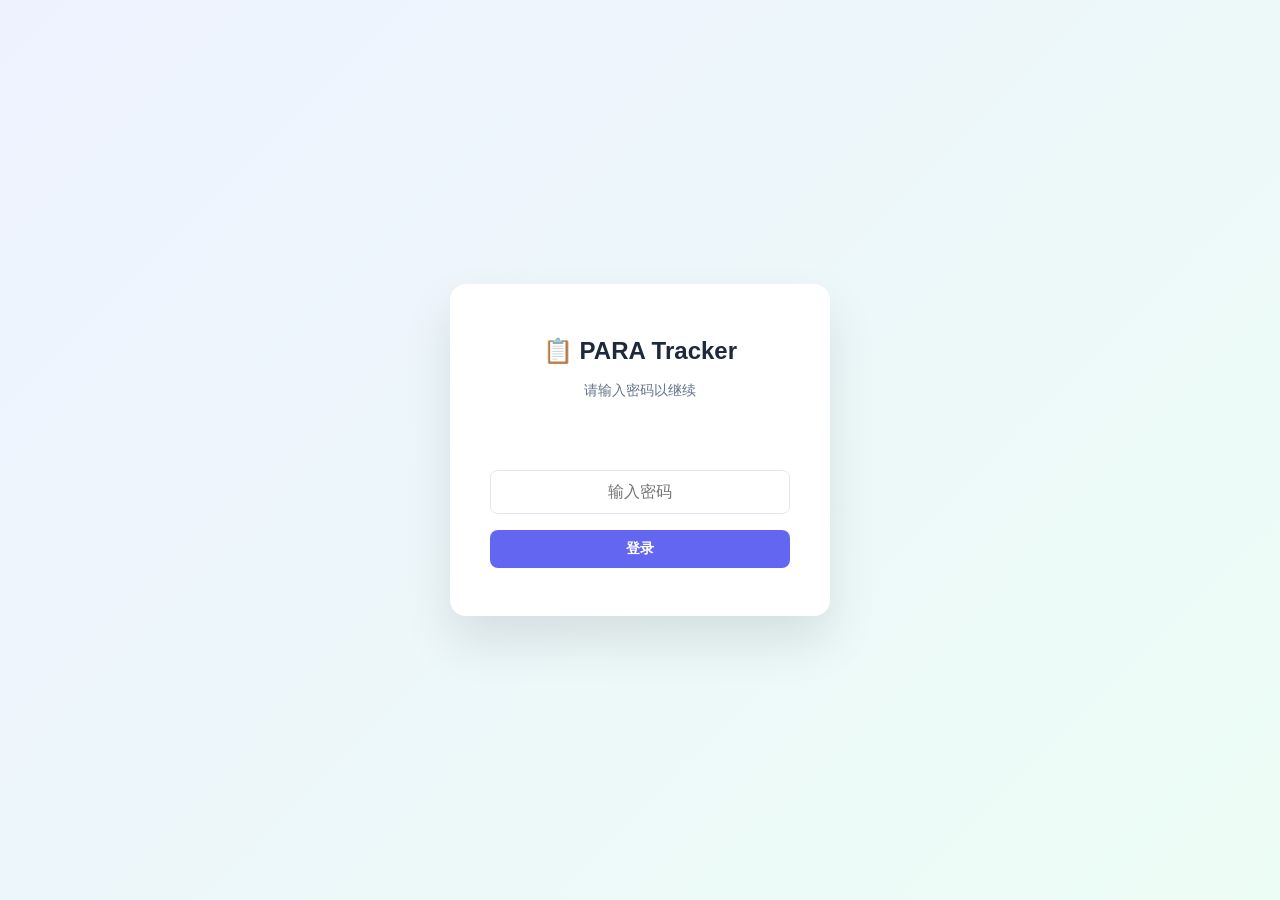
==== static/login.html @ 759a6d0f "add login auth, PostgreSQL support, backup script, and update deploy config - Add APP_PASSWORD-based" ====
<!DOCTYPE html>
<html lang="zh-CN">
<head>
    <meta charset="UTF-8">
    <meta name="viewport" content="width=device-width, initial-scale=1.0">
    <title>登录 - PARA Tracker</title>
    <link rel="stylesheet" href="/static/styles.css">
    <style>
        .login-page {
            display: flex;
            align-items: center;
            justify-content: center;
            min-height: 100vh;
            background: linear-gradient(135deg, #eef2ff, #ecfdf5);
        }
        .login-card {
            background: var(--card);
            border-radius: 16px;
            padding: 3rem 2.5rem;
            width: 380px;
            max-width: 90%;
            box-shadow: 0 25px 50px rgba(0,0,0,0.1);
            text-align: center;
        }
        .login-card h1 {
            font-size: 1.5rem;
            margin-bottom: 0.5rem;
        }
        .login-card p {
            color: var(--text-secondary);
            margin-bottom: 2rem;
            font-size: 0.9rem;
        }
        .login-card input {
            margin-bottom: 1rem;
            text-align: center;
            font-size: 1rem;
        }
        .login-card .error {
            color: #ef4444;
            font-size: 0.85rem;
            margin-bottom: 0.75rem;
            min-height: 1.5rem;
        }
    </style>
</head>
<body>
<div class="login-page">
    <div class="login-card">
        <h1>📋 PARA Tracker</h1>
        <p>请输入密码以继续</p>
        <div class="error" id="error"></div>
        <input type="password" id="password" placeholder="输入密码"
               @keydown.enter="handleLogin()">
        <button class="btn btn-primary" id="loginBtn" style="width:100%;" onclick="handleLogin()">
            登录
        </button>
    </div>
</div>
<script>
    async function handleLogin() {
        const pw = document.getElementById('password').value;
        const btn = document.getElementById('loginBtn');
        const err = document.getElementById('error');
        if (!pw.trim()) { err.textContent = '请输入密码'; return; }
        btn.disabled = true;
        btn.textContent = '登录中...';
        try {
            const resp = await fetch('/api/auth/login', {
                method: 'POST',
                headers: { 'Content-Type': 'application/json' },
                body: JSON.stringify({ password: pw }),
            });
            if (resp.ok) {
                window.location.href = '/';
            } else {
                const data = await resp.json();
                err.textContent = data.detail || '密码错误';
            }
        } catch (e) {
            err.textContent = '请求失败: ' + e.message;
        } finally {
            btn.disabled = false;
            btn.textContent = '登录';
        }
    }
    document.getElementById('password').addEventListener('keydown', function(e) {
        if (e.key === 'Enter') handleLogin();
    });
</script>
</body>
</html>
---- static/styles.css ----
/* PARA Tracker - 自定义样式 */
:root {
    --para-p: #6366f1;
    --para-a: #10b981;
    --para-r: #f59e0b;
    --para-arch: #6b7280;
    --bg: #f8fafc;
    --card: #ffffff;
    --border: #e2e8f0;
    --text: #1e293b;
    --text-secondary: #64748b;
}

* { margin: 0; padding: 0; box-sizing: border-box; }

body {
    font-family: -apple-system, BlinkMacSystemFont, "Segoe UI", Roboto, "Noto Sans SC", sans-serif;
    background: var(--bg);
    color: var(--text);
    line-height: 1.6;
}

/* Layout */
.app-header {
    background: var(--card);
    border-bottom: 1px solid var(--border);
    padding: 1rem 2rem;
    display: flex;
    justify-content: space-between;
    align-items: center;
    position: sticky;
    top: 0;
    z-index: 100;
}

.app-header h1 {
    font-size: 1.25rem;
    font-weight: 700;
    display: flex;
    align-items: center;
    gap: 0.5rem;
}

.app-header .status-dot {
    width: 8px; height: 8px;
    border-radius: 50%;
    display: inline-block;
}

.container {
    max-width: 1200px;
    margin: 0 auto;
    padding: 1.5rem 2rem;
}

/* Nav tabs */
.nav-tabs {
    display: flex;
    gap: 0.25rem;
    margin-bottom: 1.5rem;
    border-bottom: 1px solid var(--border);
}

.nav-tab {
    padding: 0.75rem 1.25rem;
    border: none;
    background: none;
    cursor: pointer;
    font-size: 0.9rem;
    color: var(--text-secondary);
    border-bottom: 2px solid transparent;
    transition: all 0.2s;
}

.nav-tab:hover { color: var(--text); }
.nav-tab.active {
    color: var(--para-p);
    border-bottom-color: var(--para-p);
    font-weight: 600;
}

/* Cards */
.card {
    background: var(--card);
    border-radius: 12px;
    border: 1px solid var(--border);
    padding: 1.25rem;
    margin-bottom: 1rem;
}

/* Task items */
.task-item {
    display: flex;
    align-items: flex-start;
    gap: 0.75rem;
    padding: 0.75rem 0;
    border-bottom: 1px solid var(--border);
}

.task-item:last-child { border-bottom: none; }

.task-checkbox {
    width: 20px; height: 20px;
    border-radius: 50%;
    border: 2px solid var(--para-p);
    cursor: pointer;
    flex-shrink: 0;
    margin-top: 2px;
    background: none;
    transition: all 0.2s;
}

.task-checkbox:hover {
    background: var(--para-p);
    opacity: 0.2;
}

.task-checkbox.done {
    background: var(--para-p);
    border-color: var(--para-p);
    position: relative;
}

.task-checkbox.done::after {
    content: "✓";
    color: white;
    font-size: 12px;
    display: flex;
    align-items: center;
    justify-content: center;
}

.task-content { flex: 1; }
.task-title { font-weight: 500; }
.task-title.done { text-decoration: line-through; color: var(--text-secondary); }
.task-meta { font-size: 0.8rem; color: var(--text-secondary); margin-top: 0.25rem; }

.task-priority {
    display: inline-block;
    padding: 0.1rem 0.4rem;
    border-radius: 4px;
    font-size: 0.75rem;
    font-weight: 600;
}
.priority-high { background: #fef2f2; color: #dc2626; }
.priority-medium { background: #fffbeb; color: #d97706; }
.priority-low { background: #f0fdf4; color: #16a34a; }

.tag {
    display: inline-block;
    padding: 0.15rem 0.5rem;
    border-radius: 999px;
    font-size: 0.75rem;
    font-weight: 500;
    margin-right: 0.25rem;
}

.tag-p { background: #eef2ff; color: #6366f1; }
.tag-a { background: #ecfdf5; color: #10b981; }
.tag-r { background: #fffbeb; color: #f59e0b; }
.tag-arch { background: #f3f4f6; color: #6b7280; }

/* Modal */
.modal-backdrop {
    position: fixed;
    inset: 0;
    background: rgba(0,0,0,0.4);
    z-index: 1000;
    display: flex;
    align-items: center;
    justify-content: center;
}

.modal {
    background: var(--card);
    border-radius: 16px;
    padding: 2rem;
    width: 90%;
    max-width: 560px;
    max-height: 80vh;
    overflow-y: auto;
    box-shadow: 0 25px 50px rgba(0,0,0,0.2);
}

.modal h2 { margin-bottom: 1rem; font-size: 1.1rem; }

/* Form elements */
textarea, input, select {
    width: 100%;
    padding: 0.75rem;
    border: 1px solid var(--border);
    border-radius: 8px;
    font-size: 0.9rem;
    font-family: inherit;
    resize: vertical;
    transition: border-color 0.2s;
}

textarea:focus, input:focus { outline: none; border-color: var(--para-p); }

.btn {
    padding: 0.6rem 1.25rem;
    border: none;
    border-radius: 8px;
    font-size: 0.9rem;
    font-weight: 600;
    cursor: pointer;
    transition: all 0.2s;
}

.btn-primary { background: var(--para-p); color: white; }
.btn-primary:hover { background: #4f46e5; }
.btn-secondary { background: #f1f5f9; color: var(--text); }
.btn-secondary:hover { background: #e2e8f0; }
.btn-sm { padding: 0.4rem 0.85rem; font-size: 0.8rem; }

/* Summary section */
.summary-section {
    background: linear-gradient(135deg, #eef2ff, #ecfdf5);
    border: 1px solid #c7d2fe;
    border-radius: 12px;
    padding: 1.5rem;
    margin-bottom: 1.5rem;
}

.summary-text { white-space: pre-wrap; line-height: 1.7; }

.suggestion-item {
    padding: 0.75rem;
    background: white;
    border-radius: 8px;
    margin-top: 0.5rem;
    border-left: 3px solid var(--para-p);
}

/* Tag selector */
.tag-selector {
    display: flex;
    flex-wrap: wrap;
    gap: 0.5rem;
    margin: 0.5rem 0;
}

.tag-option {
    padding: 0.3rem 0.75rem;
    border-radius: 999px;
    border: 1px solid var(--border);
    background: white;
    cursor: pointer;
    font-size: 0.8rem;
    transition: all 0.2s;
}

.tag-option.selected { background: var(--para-p); color: white; border-color: var(--para-p); }

/* Memo items */
.memo-item {
    padding: 1rem;
    border-bottom: 1px solid var(--border);
}

.memo-item:last-child { border-bottom: none; }
.memo-content { margin-bottom: 0.5rem; }
.memo-title { font-weight: 600; font-size: 0.95rem; margin-bottom: 0.25rem; color: var(--text); }
.memo-body { color: var(--text-secondary); font-size: 0.85rem; white-space: pre-wrap; line-height: 1.6; }
.memo-source {
    font-size: 0.75rem;
    padding: 0.15rem 0.4rem;
    border-radius: 4px;
    background: #f1f5f9;
    color: var(--text-secondary);
}

/* PARA tree */
.para-tree { padding: 0.5rem 0; }
.para-category {
    font-weight: 600;
    padding: 0.5rem 0;
    cursor: pointer;
    display: flex;
    align-items: center;
    gap: 0.5rem;
}

.para-children { padding-left: 1.5rem; }
.para-child {
    padding: 0.3rem 0.5rem;
    cursor: pointer;
    border-radius: 6px;
    font-size: 0.9rem;
}

.para-child:hover { background: #f1f5f9; }

/* Status bar */
.status-bar {
    display: flex;
    gap: 1rem;
    font-size: 0.8rem;
    color: var(--text-secondary);
}

.status-item {
    display: flex;
    align-items: center;
    gap: 0.35rem;
}

.empty-state {
    text-align: center;
    padding: 3rem 1rem;
    color: var(--text-secondary);
}

/* Utility */
.flex { display: flex; }
.gap-2 { gap: 0.5rem; }
.gap-3 { gap: 0.75rem; }
.items-center { align-items: center; }
.justify-between { justify-content: space-between; }
.mt-2 { margin-top: 0.5rem; }
.mt-4 { margin-top: 1rem; }
.mb-4 { margin-bottom: 1rem; }
.text-sm { font-size: 0.85rem; }
.text-secondary { color: var(--text-secondary); }
.font-bold { font-weight: 700; }
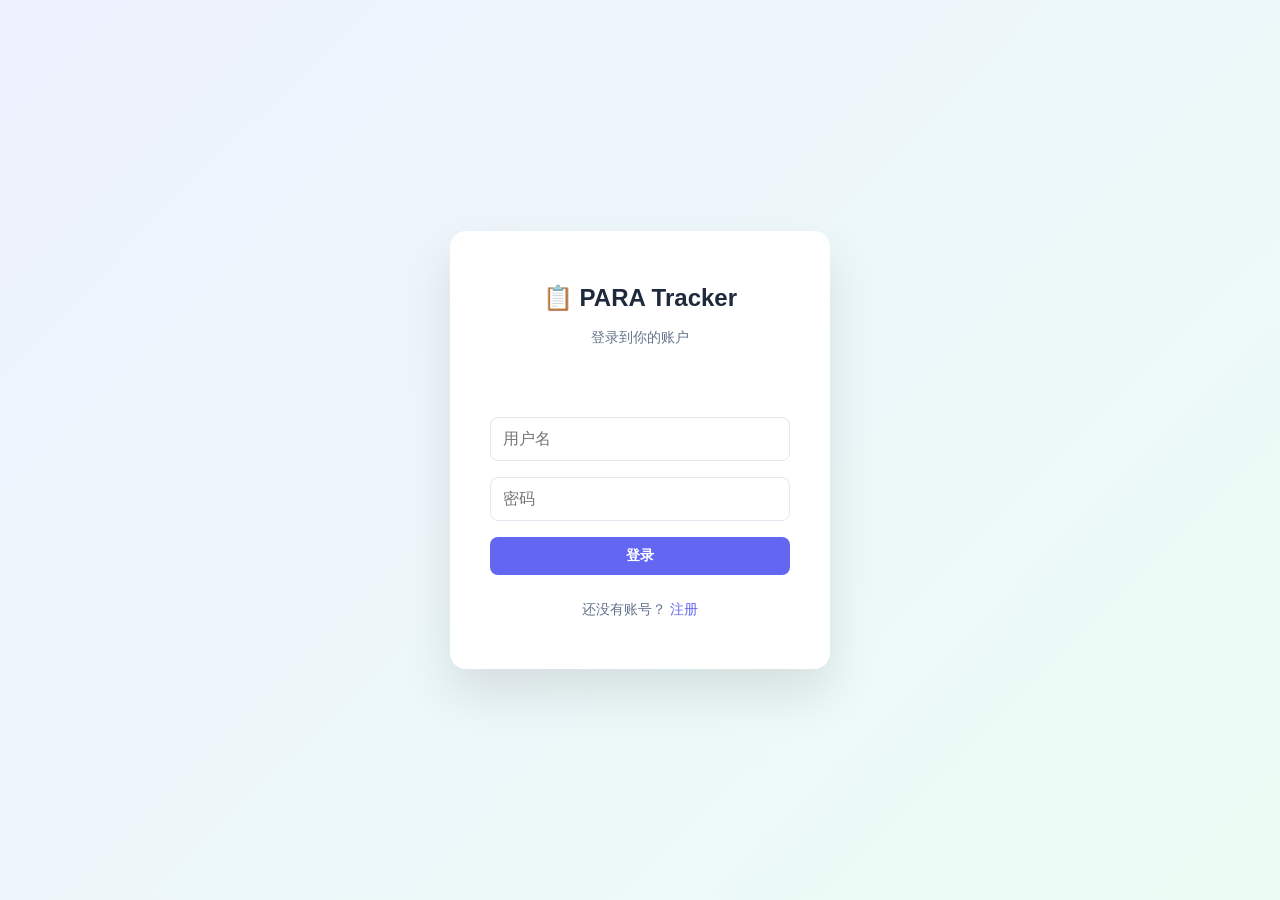
==== commit eaf0c4fe: "add multi-user support with registration, login, and data isolation - Add User model (id, username, " ====
--- a/static/login.html
+++ b/static/login.html
@@ -26,14 +26,13 @@
             font-size: 1.5rem;
             margin-bottom: 0.5rem;
         }
-        .login-card p {
+        .login-card .subtitle {
             color: var(--text-secondary);
             margin-bottom: 2rem;
             font-size: 0.9rem;
         }
         .login-card input {
             margin-bottom: 1rem;
-            text-align: center;
             font-size: 1rem;
         }
         .login-card .error {
@@ -42,50 +41,105 @@
             margin-bottom: 0.75rem;
             min-height: 1.5rem;
         }
+        .login-card .switch-link {
+            margin-top: 1.5rem;
+            font-size: 0.85rem;
+            color: var(--text-secondary);
+        }
+        .login-card .switch-link a {
+            color: var(--para-p);
+            cursor: pointer;
+            text-decoration: none;
+        }
+        .login-card .switch-link a:hover {
+            text-decoration: underline;
+        }
     </style>
 </head>
 <body>
 <div class="login-page">
     <div class="login-card">
         <h1>📋 PARA Tracker</h1>
-        <p>请输入密码以继续</p>
+        <p class="subtitle" id="subtitle">登录到你的账户</p>
         <div class="error" id="error"></div>
-        <input type="password" id="password" placeholder="输入密码"
-               @keydown.enter="handleLogin()">
-        <button class="btn btn-primary" id="loginBtn" style="width:100%;" onclick="handleLogin()">
+
+        <input type="text" id="username" placeholder="用户名" autocomplete="username">
+        <input type="password" id="password" placeholder="密码" autocomplete="current-password">
+
+        <button class="btn btn-primary" id="submitBtn" style="width:100%;" onclick="handleSubmit()">
             登录
         </button>
+
+        <div class="switch-link">
+            <span id="switchText">还没有账号？</span>
+            <a id="switchLink" onclick="toggleMode()">注册</a>
+        </div>
     </div>
 </div>
 <script>
-    async function handleLogin() {
-        const pw = document.getElementById('password').value;
-        const btn = document.getElementById('loginBtn');
+    let isRegister = false;
+
+    function toggleMode() {
+        isRegister = !isRegister;
+        document.getElementById('subtitle').textContent = isRegister ? '创建新账户' : '登录到你的账户';
+        document.getElementById('submitBtn').textContent = isRegister ? '注册' : '登录';
+        document.getElementById('switchText').textContent = isRegister ? '已有账号？' : '还没有账号？';
+        document.getElementById('switchLink').textContent = isRegister ? '登录' : '注册';
+        document.getElementById('error').textContent = '';
+    }
+
+    async function handleSubmit() {
+        const username = document.getElementById('username').value.trim();
+        const password = document.getElementById('password').value;
+        const btn = document.getElementById('submitBtn');
         const err = document.getElementById('error');
-        if (!pw.trim()) { err.textContent = '请输入密码'; return; }
+
+        if (!username) { err.textContent = '请输入用户名'; return; }
+        if (!password) { err.textContent = '请输入密码'; return; }
+
         btn.disabled = true;
-        btn.textContent = '登录中...';
+        btn.textContent = '处理中...';
+
         try {
-            const resp = await fetch('/api/auth/login', {
+            const endpoint = isRegister ? '/api/auth/register' : '/api/auth/login';
+            const resp = await fetch(endpoint, {
                 method: 'POST',
                 headers: { 'Content-Type': 'application/json' },
-                body: JSON.stringify({ password: pw }),
+                body: JSON.stringify({ username, password }),
             });
+
             if (resp.ok) {
-                window.location.href = '/';
+                if (isRegister) {
+                    // 注册成功后自动切换到登录模式并填入用户名
+                    isRegister = false;
+                    toggleMode();
+                    document.getElementById('password').value = '';
+                    err.textContent = '';
+                    err.style.color = '#10b981';
+                    err.textContent = '注册成功，请登录';
+                    document.getElementById('password').focus();
+                } else {
+                    window.location.href = '/';
+                }
             } else {
                 const data = await resp.json();
-                err.textContent = data.detail || '密码错误';
+                err.style.color = '#ef4444';
+                err.textContent = data.detail || '操作失败';
             }
         } catch (e) {
+            err.style.color = '#ef4444';
             err.textContent = '请求失败: ' + e.message;
         } finally {
             btn.disabled = false;
-            btn.textContent = '登录';
+            btn.textContent = isRegister ? '注册' : '登录';
         }
     }
+
     document.getElementById('password').addEventListener('keydown', function(e) {
-        if (e.key === 'Enter') handleLogin();
+        if (e.key === 'Enter') handleSubmit();
+    });
+    document.getElementById('username').addEventListener('keydown', function(e) {
+        if (e.key === 'Enter') document.getElementById('password').focus();
     });
 </script>
 </body>
